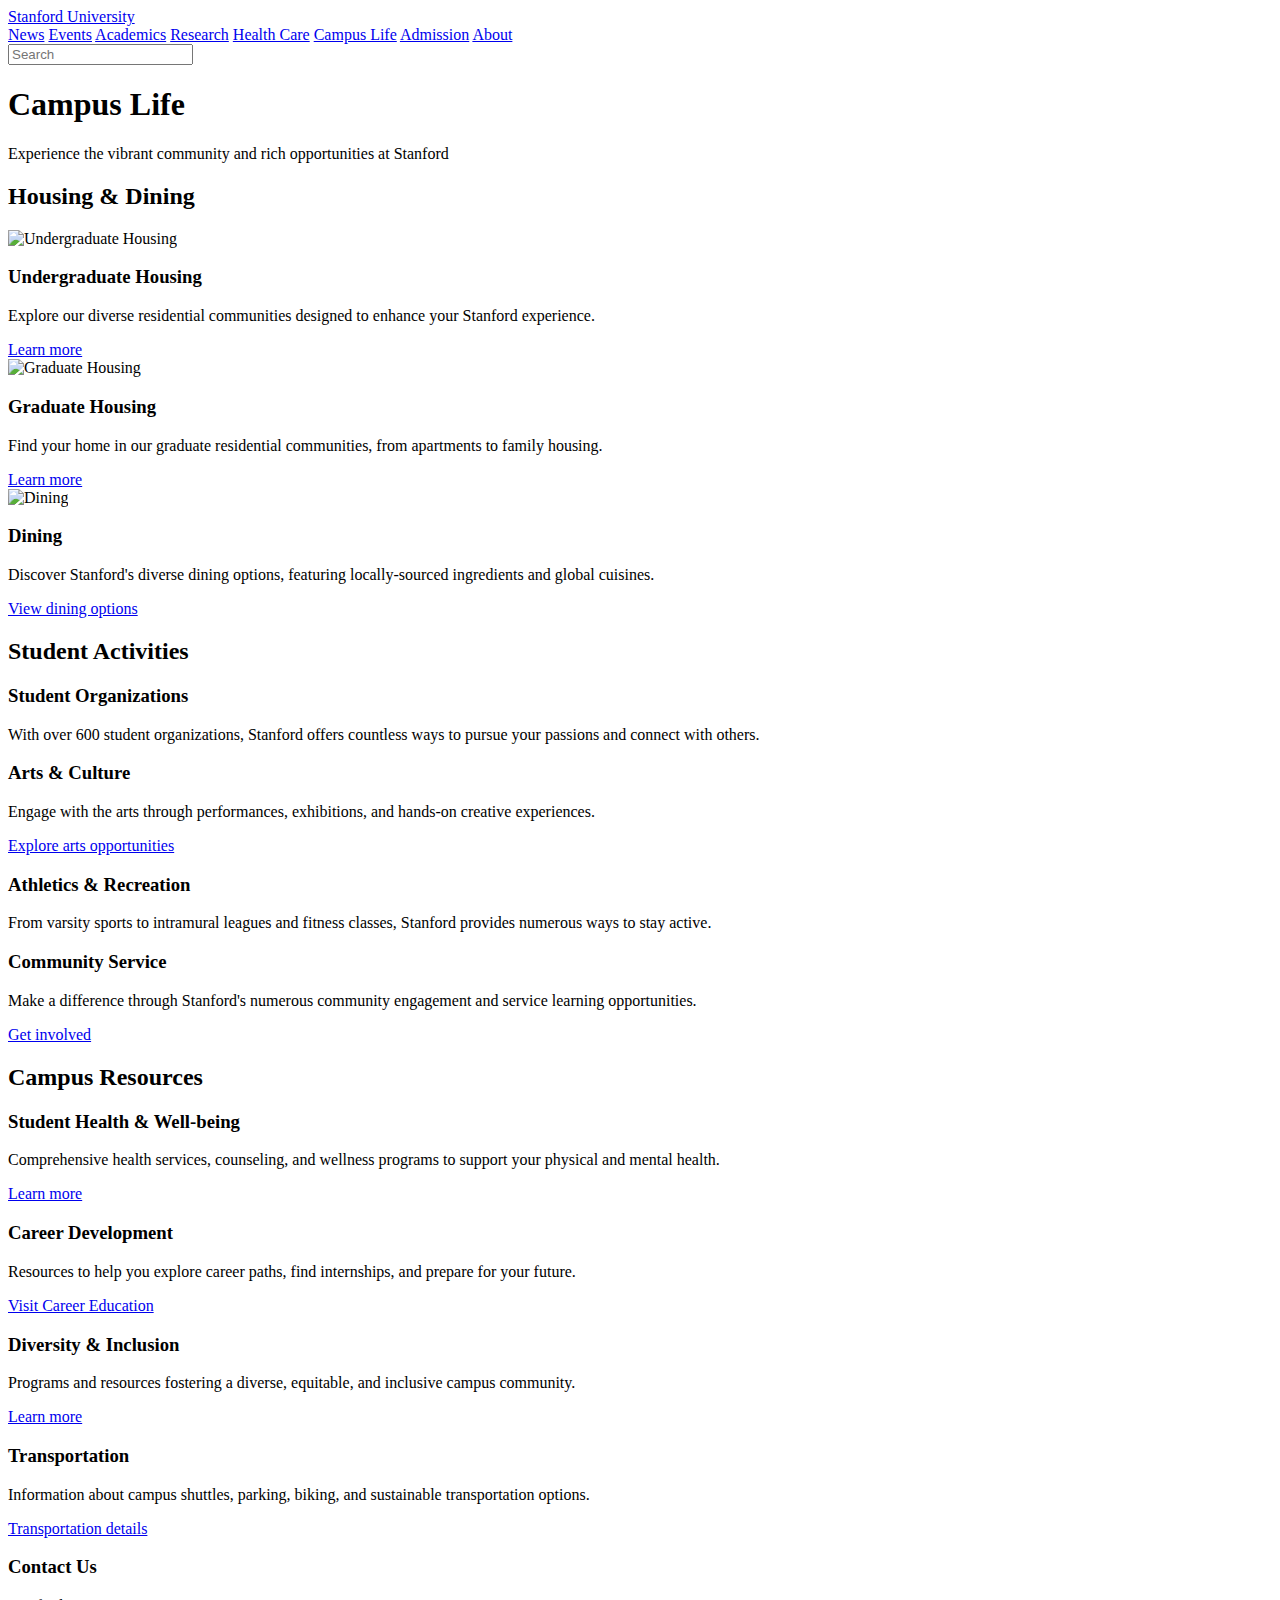
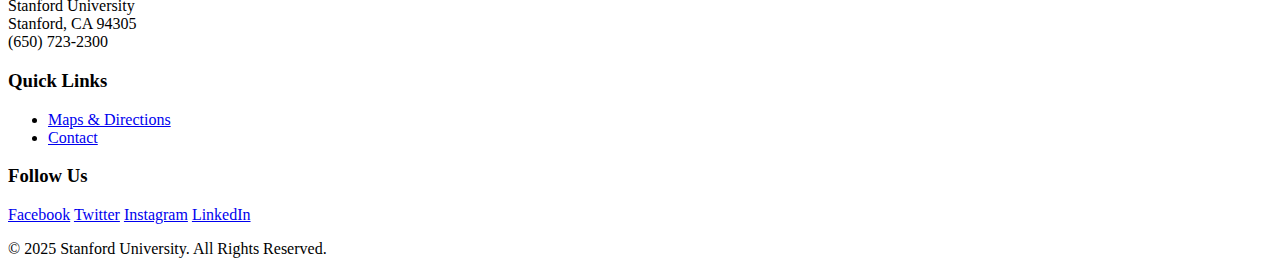
==== campus-life.html @ 72254471 "Campus Life in Stanford" ====
<!DOCTYPE html>
<html lang="en">
<head>
    <meta charset="UTF-8">
    <meta name="viewport" content="width=device-width, initial-scale=1.0">
    <title>Campus Life - Stanford University</title>
    <link rel="stylesheet" href="styles.css">
</head>
<body>
 

    <nav class="main-nav">
        <div class="nav-container">
            <a href="index.html" class="logo">Stanford University</a>
            <div class="nav-menu">
                <a href="news.html">News</a>
                <a href="events.html">Events</a>
                <a href="academics.html">Academics</a>
                <a href="research.html">Research</a>
                <a href="healthcare.html">Health Care</a>
                <a href="campus-life.html">Campus Life</a>
                <a href="admission.html">Admission</a>
                <a href="about.html">About</a>
            </div>
            <div class="utility-links">
                <input type="search" placeholder="Search" class="search-box">
            </div>
        </div>
    </nav>

    <div class="page-container">
        <div class="page-header">
            <h1>Campus Life</h1>
            <p>Experience the vibrant community and rich opportunities at Stanford</p>
        </div>

        <div class="content-section">
            <h2>Housing & Dining</h2>
            <div class="card-container">
                <div class="card">
                    <img src="Residences for single grad.jpg" alt="Undergraduate Housing" class="card-image">
                    <div class="card-content">
                        <h3>Undergraduate Housing</h3>
                        <p>Explore our diverse residential communities designed to enhance your Stanford experience.</p>
                        <a href="#" class="card-link">Learn more</a>
                    </div>
                </div>
                <div class="card">
                    <img src="HFD_munger_hero_2.jpg" alt="Graduate Housing" class="card-image">
                    <div class="card-content">
                        <h3>Graduate Housing</h3>
                        <p>Find your home in our graduate residential communities, from apartments to family housing.</p>
                        <a href="#" class="card-link">Learn more</a>
                    </div>
                </div>
                <div class="card">
                    <img src="Chefstable6_1500x1000.jpeg" alt="Dining" class="card-image">
                    <div class="card-content">
                        <h3>Dining</h3>
                        <p>Discover Stanford's diverse dining options, featuring locally-sourced ingredients and global cuisines.</p>
                        <a href="#" class="card-link">View dining options</a>
                    </div>
                </div>
            </div>
        </div>

        <div class="content-section">
            <h2>Student Activities</h2>
            <div class="two-column">
                <div class="column">
                    <h3>Student Organizations</h3>
                    <p>With over 600 student organizations, Stanford offers countless ways to pursue your passions and connect with others.</p>
                    
                    
                    <h3>Arts & Culture</h3>
                    <p>Engage with the arts through performances, exhibitions, and hands-on creative experiences.</p>
                    <a href="#" class="card-link">Explore arts opportunities</a>
                </div>
                <div class="column">
                    <h3>Athletics & Recreation</h3>
                    <p>From varsity sports to intramural leagues and fitness classes, Stanford provides numerous ways to stay active.</p>
                 
                    
                    <h3>Community Service</h3>
                    <p>Make a difference through Stanford's numerous community engagement and service learning opportunities.</p>
                    <a href="#" class="card-link">Get involved</a>
                </div>
            </div>
        </div>

        <div class="content-section">
            <h2>Campus Resources</h2>
            <div class="card-container">
                <div class="card">
                    <div class="card-content">
                        <h3>Student Health & Well-being</h3>
                        <p>Comprehensive health services, counseling, and wellness programs to support your physical and mental health.</p>
                        <a href="#" class="card-link">Learn more</a>
                    </div>
                </div>
                <div class="card">
                    <div class="card-content">
                        <h3>Career Development</h3>
                        <p>Resources to help you explore career paths, find internships, and prepare for your future.</p>
                        <a href="#" class="card-link">Visit Career Education</a>
                    </div>
                </div>
                <div class="card">
                    <div class="card-content">
                        <h3>Diversity & Inclusion</h3>
                        <p>Programs and resources fostering a diverse, equitable, and inclusive campus community.</p>
                        <a href="#" class="card-link">Learn more</a>
                    </div>
                </div>
                <div class="card">
                    <div class="card-content">
                        <h3>Transportation</h3>
                        <p>Information about campus shuttles, parking, biking, and sustainable transportation options.</p>
                        <a href="#" class="card-link">Transportation details</a>
                    </div>
                </div>
            </div>
        </div>
    </div>

    <footer>
        <div class="footer-container">
            <div class="footer-section">
                <h3>Contact Us</h3>
                <p>Stanford University<br>
                Stanford, CA 94305<br>
                (650) 723-2300</p>
            </div>
            <div class="footer-section">
                <h3>Quick Links</h3>
                <ul>
                    <li><a href="maps.html">Maps & Directions</a></li>
                    <li><a href="contact.html">Contact</a></li>
               
                </ul>
            </div>
            <div class="footer-section">
                <h3>Follow Us</h3>
                <div class="social-links">
                    <a href="https://www.facebook.com/Stanford/">Facebook</a>
                    <a href="https://x.com/stanford">Twitter</a>
                    <a href="https://www.instagram.com/stanford/">Instagram</a>
                    <a href="https://www.linkedin.com/school/stanford-university/">LinkedIn</a>
                </div>
            </div>
        </div>
        <div class="copyright">
            <p>© 2025 Stanford University. All Rights Reserved.</p>
        </div>
    </footer>
</body>
</html>
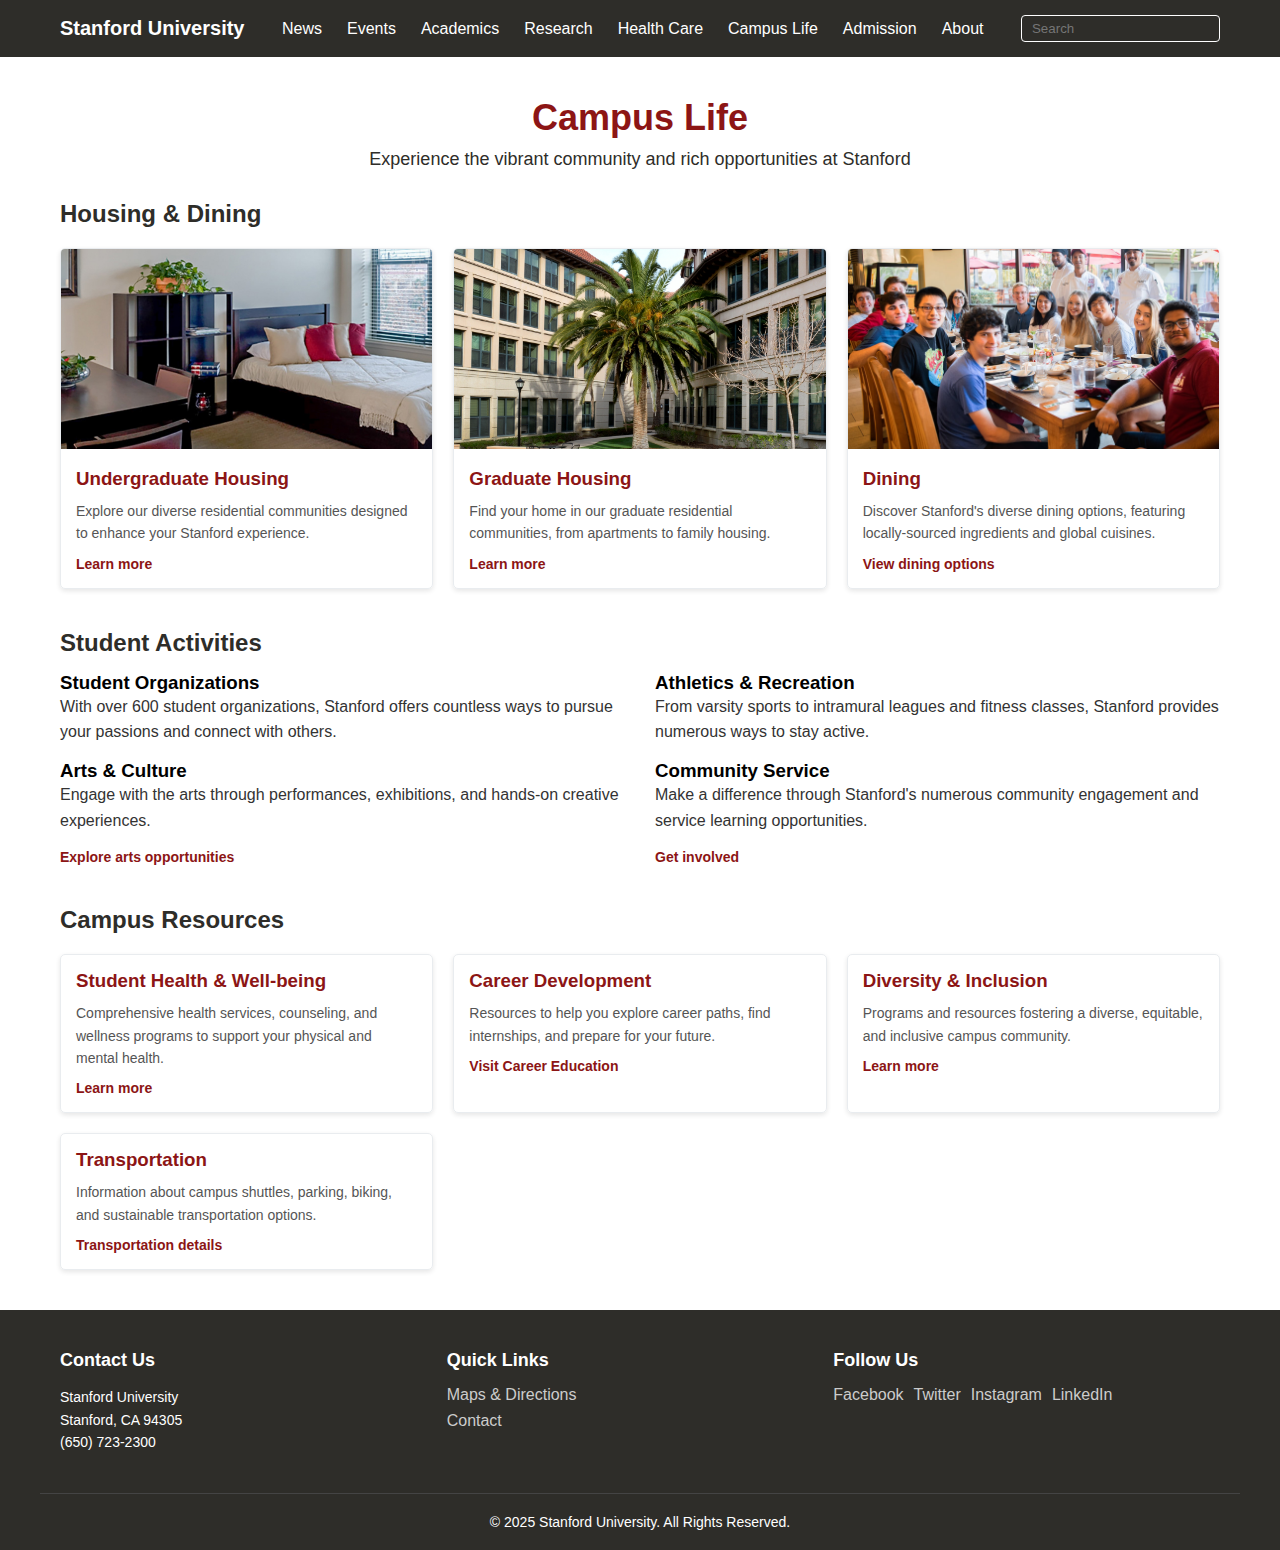
==== commit d84b2feb: "campus-life updated" ====
--- a/campus-life.html
+++ b/campus-life.html
@@ -38,7 +38,7 @@
             <h2>Housing & Dining</h2>
             <div class="card-container">
                 <div class="card">
-                    <img src="Residences for single grad.jpg" alt="Undergraduate Housing" class="card-image">
+                    <img src="hostel.jpg" alt="Undergraduate Housing" class="card-image">
                     <div class="card-content">
                         <h3>Undergraduate Housing</h3>
                         <p>Explore our diverse residential communities designed to enhance your Stanford experience.</p>
--- a/styles.css
+++ b/styles.css
@@ -0,0 +1,314 @@
+* {
+    margin: 0;
+    padding: 0;
+    box-sizing: border-box;
+    font-family: Arial, sans-serif;
+}
+
+.top-bar {
+    background-color: #f8f9fa;
+    padding: 8px 0;
+    border-bottom: 1px solid #e9ecef;
+}
+
+.top-bar-container {
+    max-width: 1200px;
+    margin: 0 auto;
+    display: flex;
+    justify-content: flex-end;
+    gap: 20px;
+    padding: 0 20px;
+}
+
+.top-bar a {
+    color: #666;
+    text-decoration: none;
+    font-size: 14px;
+}
+
+.main-nav {
+    background-color: #2e2d29;
+    padding: 15px 0;
+}
+
+.nav-container {
+    max-width: 1200px;
+    margin: 0 auto;
+    display: flex;
+    justify-content: space-between;
+    align-items: center;
+    padding: 0 20px;
+}
+
+.logo {
+    color: white;
+    text-decoration: none;
+    font-size: 20px;
+    font-weight: bold;
+}
+
+.nav-menu {
+    display: flex;
+    gap: 25px;
+}
+
+.nav-menu a {
+    color: white;
+    text-decoration: none;
+    font-size: 16px;
+}
+
+.utility-links {
+    display: flex;
+    gap: 15px;
+    align-items: center;
+}
+
+.utility-links a {
+    color: white;
+    text-decoration: none;
+    font-size: 14px;
+}
+
+.search-box {
+    padding: 5px 10px;
+    border-radius: 4px;
+    border: 1px solid #fff;
+    background: transparent;
+    color: white;
+}
+
+.hero-section {
+    position: relative;
+    height: 600px;
+    overflow: hidden;
+}
+
+.hero-image {
+    width: 100%;
+    height: 100%;
+    object-fit: cover;
+}
+
+.hero-text {
+    position: absolute;
+    top: 50%;
+    left: 50%;
+    transform: translate(-50%, -50%);
+    color: white;
+    font-size: 64px;
+    text-shadow: 2px 2px 4px rgba(0, 0, 0, 0.5);
+}
+
+.explore-button {
+    position: absolute;
+    bottom: 20px;
+    left: 50%;
+    transform: translateX(-50%);
+    background-color: #8c1515;
+    color: white;
+    padding: 10px 20px;
+    border: none;
+    border-radius: 4px;
+    cursor: pointer;
+}
+
+/* Page Content Styles */
+.page-container {
+    max-width: 1200px;
+    margin: 40px auto;
+    padding: 0 20px;
+}
+
+.page-header {
+    text-align: center;
+    margin-bottom: 30px;
+}
+
+.page-header h1 {
+    color: #8c1515;
+    font-size: 36px;
+    margin-bottom: 10px;
+}
+
+.page-header p {
+    color: #2e2d29;
+    font-size: 18px;
+}
+
+.content-section {
+    margin-bottom: 40px;
+}
+
+.content-section h2 {
+    color: #2e2d29;
+    margin-bottom: 15px;
+    font-size: 24px;
+}
+
+.content-section p {
+    line-height: 1.6;
+    margin-bottom: 15px;
+    color: #333;
+}
+
+.two-column {
+    display: flex;
+    gap: 30px;
+}
+
+.column {
+    flex: 1;
+}
+
+.card-container {
+    display: grid;
+    grid-template-columns: repeat(auto-fill, minmax(300px, 1fr));
+    gap: 20px;
+    margin-top: 20px;
+}
+
+.card {
+    border: 1px solid #e9ecef;
+    border-radius: 5px;
+    overflow: hidden;
+    box-shadow: 0 2px 5px rgba(0,0,0,0.1);
+}
+
+.card-image {
+    width: 100%;
+    height: 200px;
+    object-fit: cover;
+}
+
+.card-content {
+    padding: 15px;
+}
+
+.card h3 {
+    color: #8c1515;
+    margin-bottom: 10px;
+}
+
+.card p {
+    font-size: 14px;
+    color: #555;
+    margin-bottom: 10px;
+}
+
+.card-link {
+    display: inline-block;
+    color: #8c1515;
+    text-decoration: none;
+    font-weight: bold;
+    font-size: 14px;
+}
+
+/* Footer Styles */
+footer {
+    background-color: #2e2d29;
+    color: white;
+    padding: 40px 0 20px;
+}
+
+.footer-container {
+    max-width: 1200px;
+    margin: 0 auto;
+    display: flex;
+    justify-content: space-between;
+    flex-wrap: wrap;
+    padding: 0 20px;
+}
+
+.footer-section {
+    flex: 1;
+    min-width: 200px;
+    margin-bottom: 20px;
+}
+
+.footer-section h3 {
+    font-size: 18px;
+    margin-bottom: 15px;
+}
+
+.footer-section p {
+    line-height: 1.6;
+    font-size: 14px;
+}
+
+.footer-section ul {
+    list-style: none;
+}
+
+.footer-section ul li {
+    margin-bottom: 8px;
+}
+
+.footer-section a {
+    color: #ccc;
+    text-decoration: none;
+}
+
+.footer-section a:hover {
+    color: white;
+}
+
+.social-links {
+    display: flex;
+    gap: 10px;
+    flex-wrap: wrap;
+}
+
+.copyright {
+    max-width: 1200px;
+    margin: 0 auto;
+    text-align: center;
+    padding-top: 20px;
+    border-top: 1px solid #444;
+    margin-top: 20px;
+    font-size: 14px;
+}
+.cardd-image {
+    width: 100%;
+    height: 400px;
+    object-fit: cover;
+}
+
+/* For smaller screens */
+@media (max-width: 768px) {
+    .nav-menu {
+        gap: 15px;
+    }
+    
+    .hero-text {
+        font-size: 48px;
+    }
+    
+    .two-column {
+        flex-direction: column;
+    }
+    
+    .footer-container {
+        flex-direction: column;
+    }
+}
+
+@media (max-width: 576px) {
+    .nav-container {
+        flex-direction: column;
+        gap: 15px;
+    }
+    
+    .nav-menu {
+        flex-wrap: wrap;
+        justify-content: center;
+    }
+    
+    .secondary-nav-container {
+        flex-wrap: wrap;
+    }
+    
+    .hero-text {
+        font-size: 36px;
+    }
+}